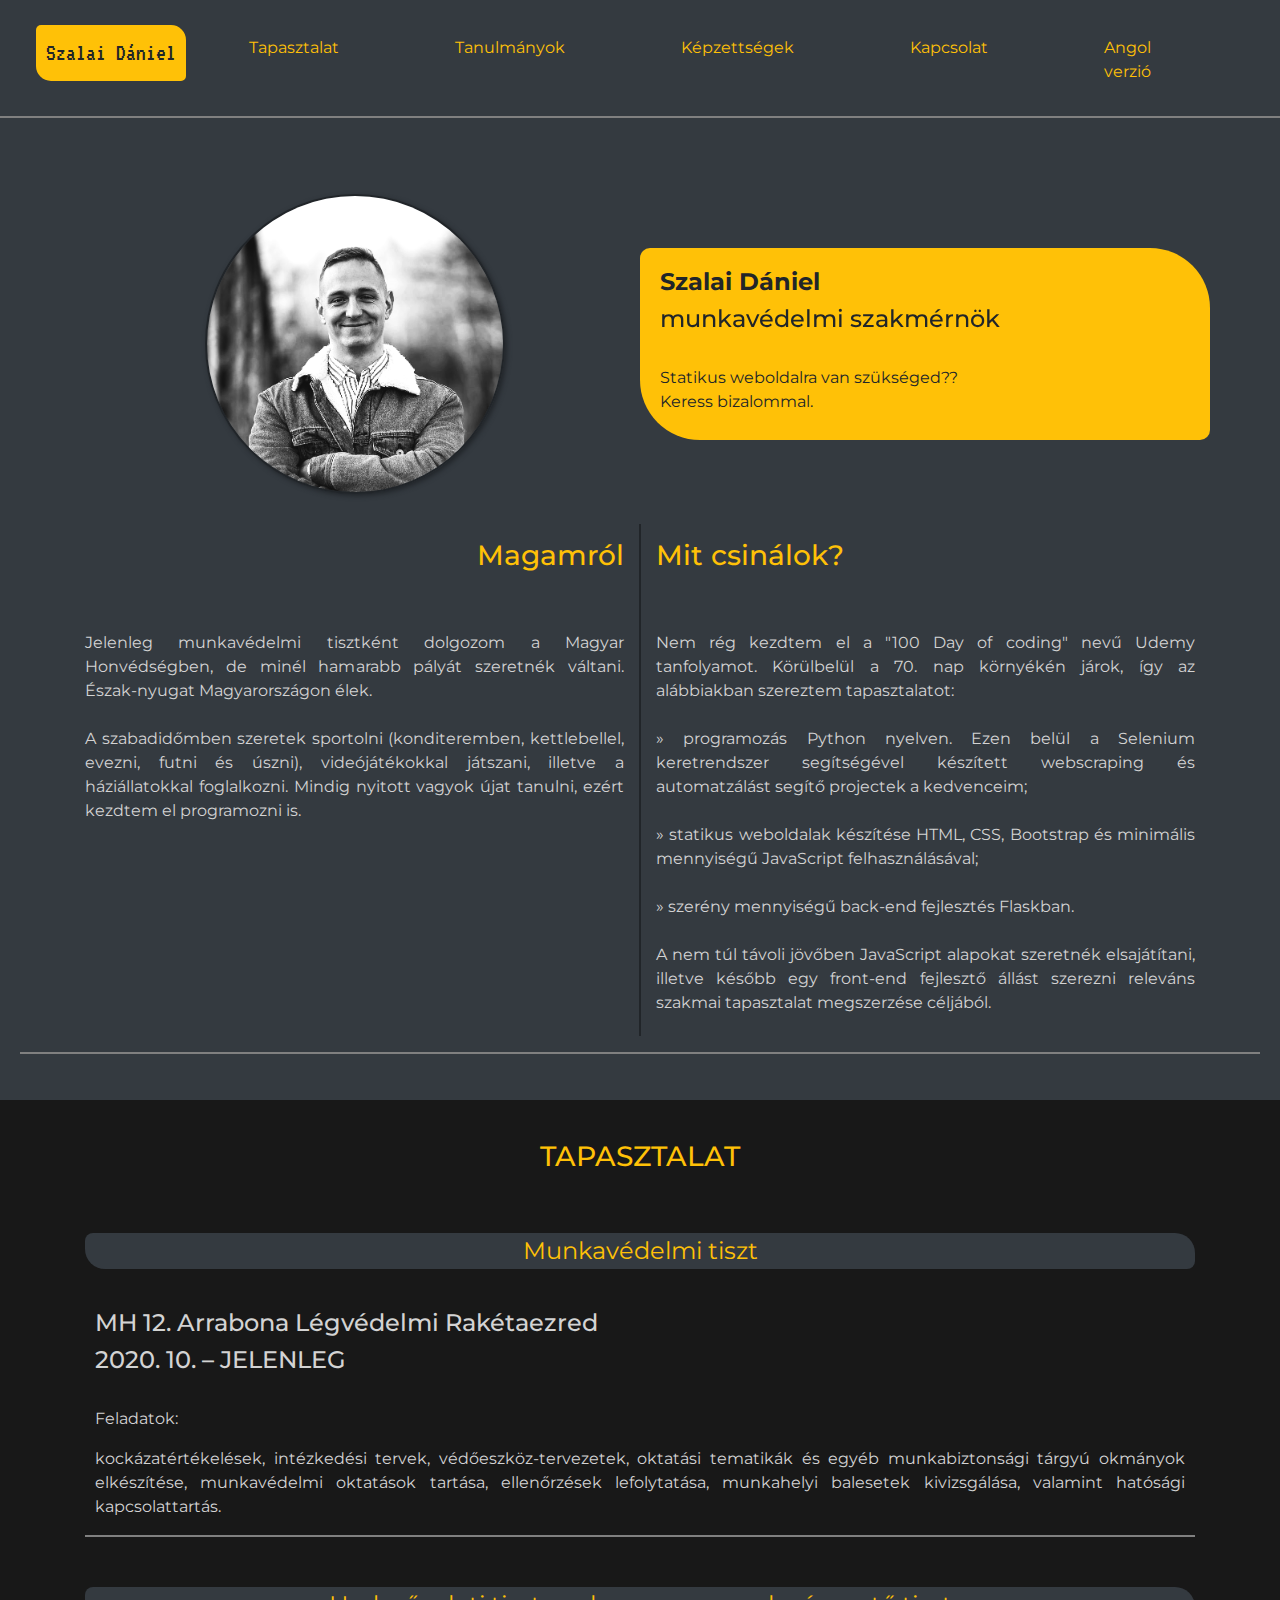
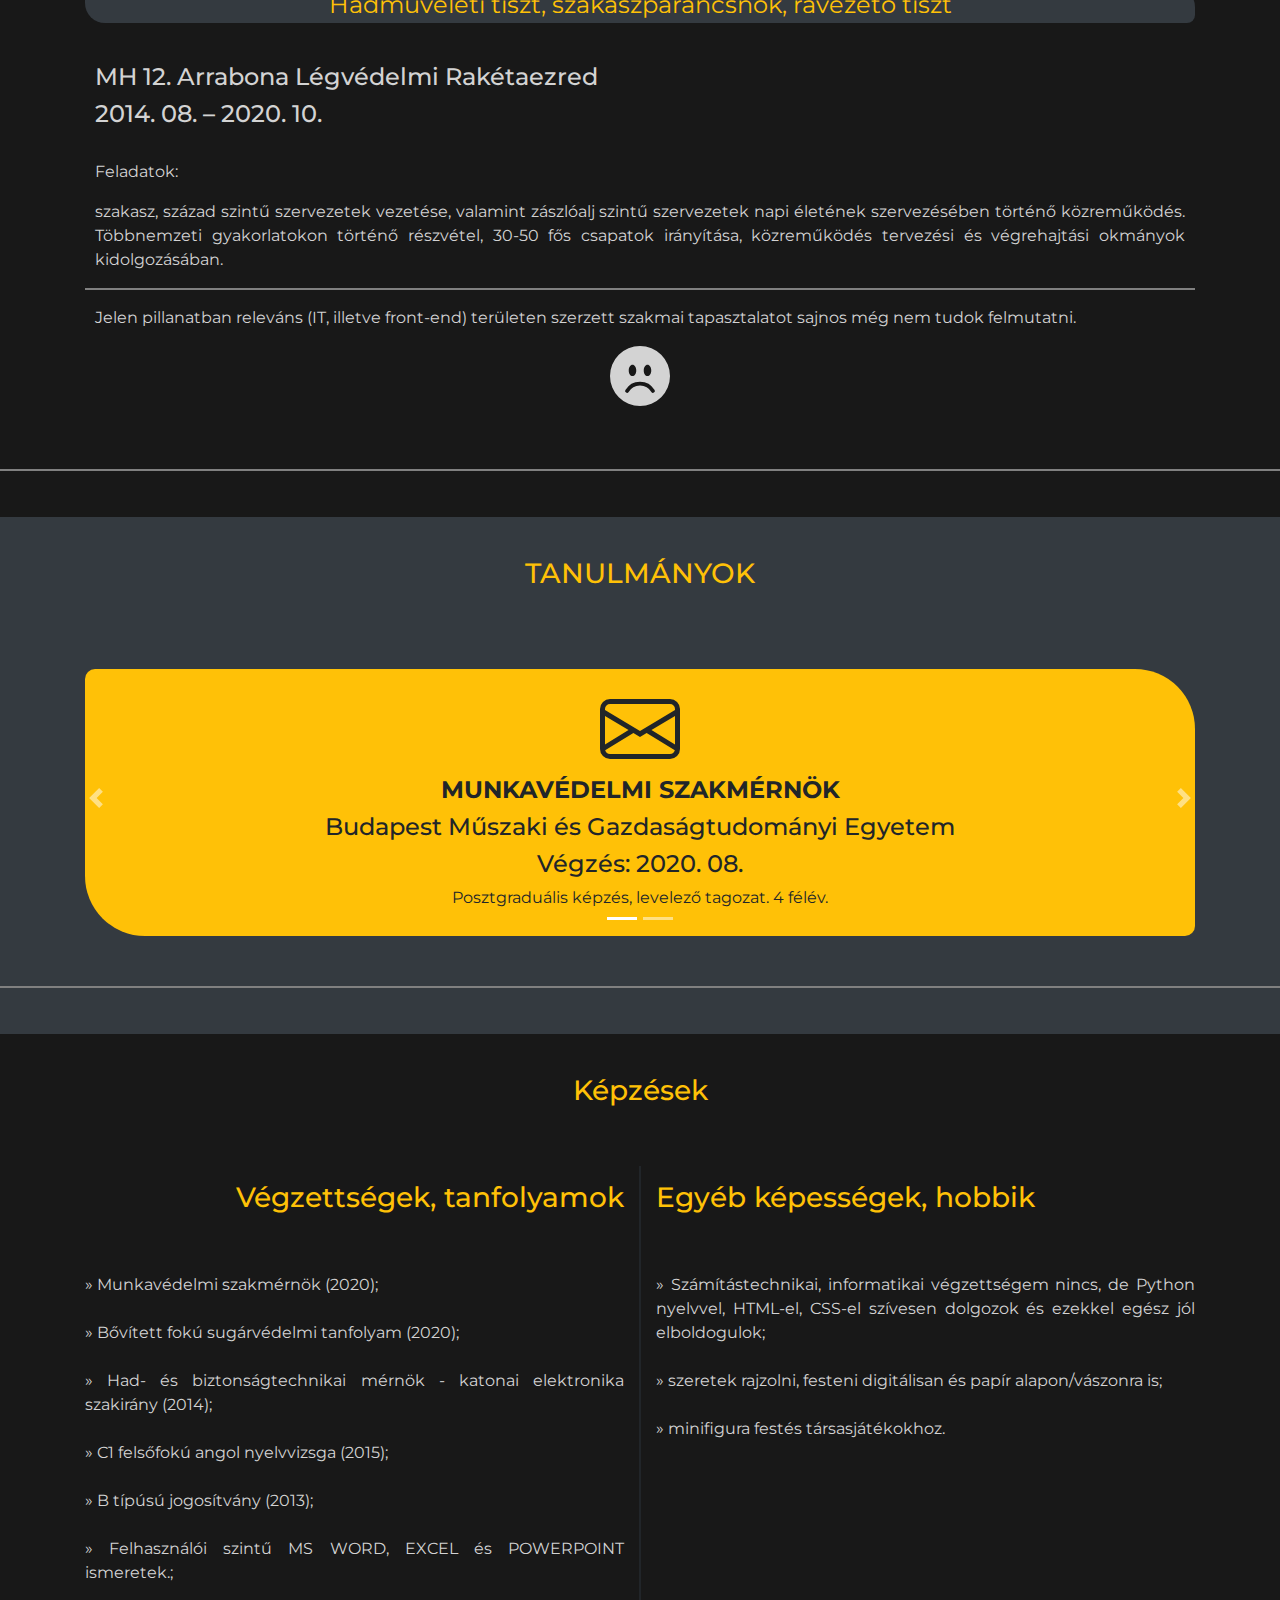
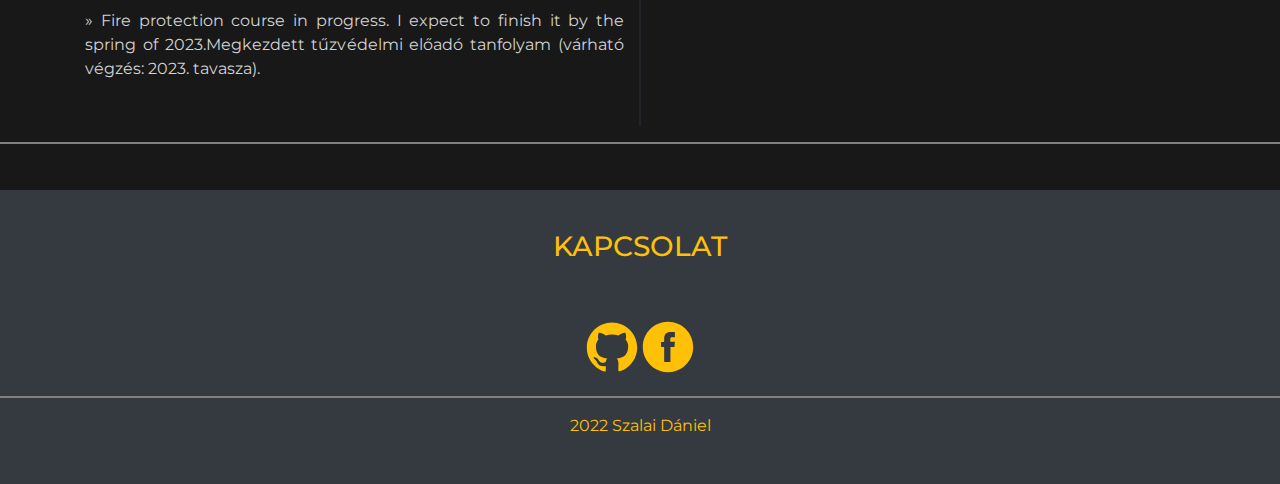
==== hundex.html @ 84fa43ee "Bootstrap personal site upload" ====
<!DOCTYPE html>
<html lang="en">
<head>
    <link rel="stylesheet" href="https://cdn.jsdelivr.net/npm/bootstrap@4.0.0/dist/css/bootstrap.min.css" integrity="sha384-Gn5384xqQ1aoWXA+058RXPxPg6fy4IWvTNh0E263XmFcJlSAwiGgFAW/dAiS6JXm" crossorigin="anonymous">
    <script src="https://code.jquery.com/jquery-3.2.1.slim.min.js" integrity="sha384-KJ3o2DKtIkvYIK3UENzmM7KCkRr/rE9/Qpg6aAZGJwFDMVNA/GpGFF93hXpG5KkN" crossorigin="anonymous"></script>
    <script src="https://cdn.jsdelivr.net/npm/popper.js@1.12.9/dist/umd/popper.min.js" integrity="sha384-ApNbgh9B+Y1QKtv3Rn7W3mgPxhU9K/ScQsAP7hUibX39j7fakFPskvXusvfa0b4Q" crossorigin="anonymous"></script>
    <script src="https://cdn.jsdelivr.net/npm/bootstrap@4.0.0/dist/js/bootstrap.min.js" integrity="sha384-JZR6Spejh4U02d8jOt6vLEHfe/JQGiRRSQQxSfFWpi1MquVdAyjUar5+76PVCmYl" crossorigin="anonymous"></script>
    <link rel="stylesheet" href="styles.css">
    <link rel="preconnect" href="https://fonts.googleapis.com">
    <link rel="preconnect" href="https://fonts.gstatic.com" crossorigin>
    <link href="https://fonts.googleapis.com/css2?family=Montserrat&family=VT323&display=swap" rel="stylesheet">
    <link href='https://css.gg/facebook.css' rel='stylesheet'>
    <link href='https://css.gg/git-commit.css' rel='stylesheet'>
    <meta charset="UTF-8">
    <title>Dániel Szalai</title>
</head>
<body class="bg-dark">
    <!--        navbar-->

    <div class="container-fluid mynavbar">
        <nav class="navbar navbar-expand-lg navbar-light bg-dark">
            <a class="navbar-brand">Szalai Dániel</a>
            <button class="navbar-toggler ml-auto" type="button"
                    data-toggle="collapse" data-target="#navbarTogglerDemo01" aria-controls="navbarTogglerDemo01" aria-expanded="false" aria-label="Toggle navigation">
                <span class="navbar-toggler-icon"></span>
            </button>
        <div class="collapse navbar-collapse" id="navbarTogglerDemo01">
            <ul class="navbar-nav navbar-nav ml-auto bg-dark">
                <li class="nav-item">
                    <a class="nav-link" href="#experience">Tapasztalat</a>
                </li>
                <li class="nav-item">
                    <a class="nav-link" href="#education">Tanulmányok</a>
                <li class="nav-item">
                    <a class="nav-link" href="#qualifications">Képzettségek</a>
                </li>
                <li class="nav-item">
                    <a class="nav-link" href="#contacts">Kapcsolat</a>
                </li>
                <li class="nav-item">
                    <a class="nav-link" href="index.html">Angol verzió</a>
                </li>
            </ul>
        </div>
        </nav>
    </div>
    <hr>

    <!--        title-->

    <section id="title">

    <div class="container bg-dark">
        <div class="row">
            <div class="col-xs-12 col-sm-12 col-md-6 pic align-self-center">
                <img src="profil_pic.png"
                     class="img-fluid rounded-circle mx-auto d-block">
            </div>
            <div class="col-xs-12 col-sm-12 col-md-6 title sticker bg-warning">
                <h1>Szalai Dániel</h1>

                <div id="carouselExampleSlidesOnly" class="carousel slide"
                     data-interval="4000" data-ride="carousel">
                  <div class="carousel-inner">
                    <div class="carousel-item active">
                      <h4>munkavédelmi szakmérnök</h4>
                    </div>
                    <div class="carousel-item">
                      <h4>front-end fejlesztő jelölt</h4>
                    </div>
                  </div>
                </div>
                <br>
                <p>Statikus weboldalra van szükséged?? <br>
                    Keress bizalommal.
                </p>
            </div>
        </div>

        <div class="row">

            <div class="col-xs-12 col-sm-12 col-lg-6 rightborder">
                <h3 class="right">Magamról</h3>
                <p class="text">Jelenleg munkavédelmi tisztként dolgozom a
                  Magyar Honvédségben, de minél hamarabb pályát szeretnék
                  váltani. Észak-nyugat Magyarországon élek.<br><br>
                    A szabadidőmben szeretek sportolni (konditeremben,
                  kettlebellel, evezni, futni és úszni), videójátékokkal
                  játszani, illetve a háziállatokkal foglalkozni. Mindig
                  nyitott vagyok újat tanulni, ezért kezdtem el
                  programozni is.
                </p>
            </div>
            <div class="col-xs-12 col-sm-12 col-lg-6 leftborder">
                <h3 class="left">Mit csinálok?</h3>
                <p class="text">Nem rég kezdtem el a "100 Day of coding"
                  nevű Udemy tanfolyamot. Körülbelül a 70. nap
                  környékén járok, így az alábbiakban szereztem
                  tapasztalatot:<br><br>
                    » programozás Python nyelven. Ezen belül a Selenium
                  keretrendszer segítségével készített
                  webscraping és automatzálást segítő projectek a
                  kedvenceim;<br><br>
                    » statikus weboldalak készítése HTML, CSS, Bootstrap és
                  minimális mennyiségű JavaScript felhasználásával;<br><br>
                    » szerény mennyiségű back-end fejlesztés
                  Flaskban.<br><br>
                    A nem túl távoli jövőben JavaScript alapokat szeretnék
                  elsajátítani, illetve később egy front-end fejlesztő állást
                  szerezni releváns szakmai tapasztalat megszerzése céljából.
                </p>
            </div>
        </div>
    </div>
        <hr>
    </section>

    <!--        experience-->

    <section id="experience">

        <div class="container">
            <h3 class="center">TAPASZTALAT</h3>
        </div>
        <div class="container">
            <div>
                <div class="col-xs-12 sticker bg-dark occ">
                    <p class="center occ">
                        Munkavédelmi tiszt</p>
                </div>

                <h2 class="text">MH 12. Arrabona Légvédelmi Rakétaezred</h2>

                <h2 class="text">2020. 10. – JELENLEG</h2><br>

                <p class="text">Feladatok:</p>
                <p class="text">kockázatértékelések, intézkedési tervek,
                  védőeszköz-tervezetek, oktatási tematikák és egyéb munkabiztonsági tárgyú okmányok elkészítése, munkavédelmi oktatások tartása, ellenőrzések lefolytatása, munkahelyi balesetek kivizsgálása, valamint hatósági kapcsolattartás.</p><hr>
            </div>
        </div>
        <br>

        <div class="container">
            <div>
                <div class="col-xs-12 sticker bg-dark  occ">
                    <p class="center occ">
                        Hadműveleti tiszt, szakaszparancsnok, rávezető tiszt</p>
                </div>

                <h2 class="text">MH 12. Arrabona Légvédelmi Rakétaezred</h2>

                <h2 class="text">2014. 08. – 2020. 10.</h2><br>

                <p class="text">Feladatok:</p>
                <p class="text">szakasz, század szintű szervezetek vezetése, valamint zászlóalj szintű szervezetek napi életének szervezésében történő közreműködés. Többnemzeti gyakorlatokon történő részvétel, 30-50 fős csapatok irányítása, közreműködés tervezési és végrehajtási okmányok kidolgozásában.</p><hr>

                <p class="text">Jelen pillanatban releváns (IT, illetve
                  front-end) területen
                  szerzett szakmai tapasztalatot sajnos még nem tudok felmutatni.</p>

                <p class="center">
                    <svg xmlns="http://www.w3.org/2000/svg" width="60"
                         height="60" fill="currentColor"
                         class="bi sad bi-emoji-frown-fill"
                         viewBox="0 0 16 16">
                        <path d="M8 16A8 8 0 1 0 8 0a8 8 0 0 0 0 16zM7 6.5C7 7.328 6.552 8 6 8s-1-.672-1-1.5S5.448 5 6 5s1 .672 1 1.5zm-2.715 5.933a.5.5 0 0 1-.183-.683A4.498 4.498 0 0 1 8 9.5a4.5 4.5 0 0 1 3.898 2.25.5.5 0 0 1-.866.5A3.498 3.498 0 0 0 8 10.5a3.498 3.498 0 0 0-3.032 1.75.5.5 0 0 1-.683.183zM10 8c-.552 0-1-.672-1-1.5S9.448 5 10 5s1 .672 1 1.5S10.552 8 10 8z"/>
                    </svg>
                </p>
            </div>
        </div><br>
    <hr>
    </section>

    <!--        education-->

    <section id="education">

        <div class="container">
            <h3 class="center">TANULMÁNYOK</h3>
        </div>

        <div id="carouselExampleIndicators"
                 class="carousel slide" data-ride="carousel">
              <ol class="carousel-indicators">
                <li data-target="#carouselExampleIndicators" data-slide-to="0" class="active"></li>
                <li data-target="#carouselExampleIndicators" data-slide-to="1"></li>
              </ol>
              <div class="carousel-inner">
                <div class="carousel-item active">
                    <div class="container">
                        <div class="center sticker bg-warning">
                            <div class="expcard">
                                <svg xmlns="http://www.w3.org/2000/svg"
                                     width="80" height="80"
                                     fill="currentColor" class="bi bi-envelope" viewBox="0 0 16 16">
                                        <path d="M0 4a2 2 0 0 1 2-2h12a2 2 0 0 1 2 2v8a2 2 0 0 1-2 2H2a2 2 0 0 1-2-2V4Zm2-1a1 1 0 0 0-1 1v.217l7 4.2 7-4.2V4a1 1 0 0 0-1-1H2Zm13 2.383-4.708 2.825L15 11.105V5.383Zm-.034 6.876-5.64-3.471L8 9.583l-1.326-.795-5.64 3.47A1 1 0 0 0 2 13h12a1 1 0 0 0 .966-.741ZM1 11.105l4.708-2.897L1 5.383v5.722Z"/>
                                </svg>
                                <h1>MUNKAVÉDELMI SZAKMÉRNÖK</h1>
                                <h2>Budapest Műszaki és Gazdaságtudományi Egyetem</h2>
                                <h2>Végzés: 2020. 08.</h2>
                                <p>Posztgraduális képzés, levelező tagozat. 4 félév.</p>
                            </div>
                        </div>
                    </div>
                </div>
                <div class="carousel-item">
                    <div class="container">
                        <div class="center sticker bg-warning">
                            <div class="expcard darkgreytext">
                                <svg xmlns="http://www.w3.org/2000/svg"
                                     width="80" height="80"
                                     fill="currentColor" class="bi bi-mortarboard" viewBox="0 0 16 16">
                                        <path d="M8.211 2.047a.5.5 0 0 0-.422 0l-7.5 3.5a.5.5 0 0 0 .025.917l7.5 3a.5.5 0 0 0 .372 0L14 7.14V13a1 1 0 0 0-1 1v2h3v-2a1 1 0 0 0-1-1V6.739l.686-.275a.5.5 0 0 0 .025-.917l-7.5-3.5ZM8 8.46 1.758 5.965 8 3.052l6.242 2.913L8 8.46Z"/>
                                        <path d="M4.176 9.032a.5.5 0 0 0-.656.327l-.5 1.7a.5.5 0 0 0 .294.605l4.5 1.8a.5.5 0 0 0 .372 0l4.5-1.8a.5.5 0 0 0 .294-.605l-.5-1.7a.5.5 0 0 0-.656-.327L8 10.466 4.176 9.032Zm-.068 1.873.22-.748 3.496 1.311a.5.5 0 0 0 .352 0l3.496-1.311.22.748L8 12.46l-3.892-1.556Z"/>
                                </svg>
                                <h1>HAD- ÉS BIZTONSÁGTECHNIKAI MÉRNÖK</h1>
                                <h2>Nemzeti Közszolgálati Egyetem</h2>
                                <h2>Végzés: 2014. 08.</h2>
                                <p>BSc képzés, nappali tagozat. 7 félév.</p>
                            </div>
                        </div>
                    </div>
                </div>
              </div>
              <a class="carousel-control-prev" href="#carouselExampleIndicators" role="button" data-slide="prev">
                <span class="carousel-control-prev-icon" aria-hidden="true"></span>
                <span class="sr-only">Previous</span>
              </a>
              <a class="carousel-control-next" href="#carouselExampleIndicators" role="button" data-slide="next">
                <span class="carousel-control-next-icon" aria-hidden="true"></span>
                <span class="sr-only">Next</span>
              </a>
            </div><br>
    <hr>
    </section>

        <!--        education-->

    <section id="qualifications">

        <div class="container">
            <h3 class="center">Képzések</h3>
        </div>

        <div class="container">
            <div class="row">
                <div class="col-xs-12 col-sm-12 col-lg-6 rightborder">
                    <h3 class="right">Végzettségek, tanfolyamok</h3>
                    <p class="text">» Munkavédelmi szakmérnök (2020);<br><br>
                        » Bővített fokú sugárvédelmi tanfolyam (2020);<br><br>
                        » Had- és biztonságtechnikai mérnök - katonai elektronika szakirány (2014);<br><br>
                        » C1 felsőfokú angol nyelvvizsga (2015);<br><br>
                        » B típúsú jogosítvány (2013);<br><br>
                        » Felhasználói szintű MS WORD, EXCEL és POWERPOINT ismeretek.;<br><br>
                        » Fire protection course in progress. I expect to
                        finish it by the spring of 2023.Megkezdett tűzvédelmi
                      előadó tanfolyam (várható végzés: 2023. tavasza).<br><br>
                    </p>
                </div>
                <div class="col-xs-12 col-sm-12 col-lg-6 leftborder">
                    <h3 class="left">Egyéb képességek, hobbik</h3>
                    <p class="text">
                        » Számítástechnikai, informatikai végzettségem
                      nincs, de Python nyelvvel, HTML-el, CSS-el
                      szívesen dolgozok és ezekkel egész jól
                      elboldogulok;<br><br>
                        » szeretek rajzolni, festeni digitálisan és
                      papír alapon/vászonra is;<br><br>
                        » minifigura festés társasjátékokhoz.<br><br>
                    </p>
                </div>
            </div>
        </div>
    <hr>
    </section>

    <section id="contacts">

        <div class="container">
            <h3 class="center">KAPCSOLAT</h3>
        </div>
        <div class="center">
                <a target="_blank" href="https://github.com/osonkodos">
                    <?xml version="1.0" encoding="utf-8"?>
                        <!-- Generator: Adobe Illustrator 22.0.1, SVG Export Plug-In . SVG Version: 6.00 Build 0)  -->
                        <svg fill="#ffc107" width="52"
                             height="52" version="1.1" id="lni_lni-github-original" xmlns="http://www.w3.org/2000/svg" xmlns:xlink="http://www.w3.org/1999/xlink"
                             x="0px" y="0px" viewBox="0 0 64 64" style="enable-background:new 0 0 64 64;" xml:space="preserve">
                        <path d="M32,1.8c-17,0-31,13.8-31,31C1,46.4,9.9,58,22.3,62.2c1.6,0.3,2.1-0.7,2.1-1.4c0-0.7,0-2.7-0.1-5.4
                            c-8.6,2-10.4-4.2-10.4-4.2c-1.4-3.5-3.5-4.5-3.5-4.5c-2.8-2,0.1-2,0.1-2c3.1,0.1,4.8,3.2,4.8,3.2c2.7,4.8,7.3,3.4,9,2.5
                            c0.3-2,1.1-3.4,2-4.2c-6.8-0.7-14.1-3.4-14.1-15.2c0-3.4,1.3-6.1,3.2-8.2c-0.3-0.7-1.4-3.9,0.3-8.2c0,0,2.7-0.8,8.6,3.2
                            c2.5-0.7,5.1-1.1,7.8-1.1c2.7,0,5.4,0.3,7.8,1.1c5.9-3.9,8.5-3.2,8.5-3.2c1.7,4.2,0.7,7.5,0.3,8.2c2,2.1,3.2,4.9,3.2,8.2
                            c0,11.8-7.3,14.5-14.1,15.2c1.1,1,2.1,3,2.1,5.8c0,4.2-0.1,7.5-0.1,8.5c0,0.8,0.6,1.7,2.1,1.4C54.1,57.8,63,46.3,63,32.6
                            C62.9,15.6,49,1.8,32,1.8z"/>
                    </svg>
                </a>
                <a target="_blank"
                   href="https://www.facebook.com/daniel.szalai.988">
                    <?xml version="1.0" encoding="utf-8"?>
                        <!-- Generator: Adobe Illustrator 22.0.1, SVG Export Plug-In . SVG Version: 6.00 Build 0)  -->
                        <svg fill="#ffc107" width="52"
                             height="52" version="1.1" id="lni_lni-facebook-oval" xmlns="http://www.w3.org/2000/svg" xmlns:xlink="http://www.w3.org/1999/xlink"
                             x="0px" y="0px" viewBox="0 0 64 64" style="enable-background:new 0 0 64 64;" xml:space="preserve">
                        <path d="M32,1C14.8,1,1,14.8,1,32s13.8,31,31,31s31-13.8,31-31S49.2,1,32,1z M40.2,19.9c-1.1,0-2,0-3.1,0c-1.4,0-2.3,0.7-2.3,2
                            c-0.1,1.1,0,2.3,0,3.2c0,0.4,0.1,0.4,0.4,0.4c1.5,0,3.1,0,4.6,0c0.4,0,0.6,0.1,0.6,0.6c-0.1,1.8-0.4,3.7-0.4,5.5
                            c0,0.4-0.1,0.4-0.6,0.4c-1.3,0-2.4,0-3.7,0c-0.8,0-0.7-0.1-0.7,0.7c0,5.8,0,11.3,0,17.1c0,0.6-0.1,0.7-0.7,0.7c-2.1,0-4.2,0-6.3,0
                            c-0.6,0-0.7-0.1-0.7-0.7c0-3,0-5.8,0-8.6c0-2.8,0-5.8,0-8.7c0-0.4-0.1-0.7-0.6-0.6c-0.8,0-1.8,0-2.7,0c-0.6,0.3-0.6,0.1-0.6-0.3
                            c0-1.8,0-3.5,0-5.5c0-0.4,0.1-0.4,0.4-0.4c1,0,1.8,0,2.8,0c0.6,0,0.7-0.1,0.7-0.7c0-1.4,0-2.7,0-4.2c0-1.7,0.4-3.2,1.4-4.6
                            c1.3-1.7,3.1-2.5,5.1-2.7c2.1-0.1,4.2,0,6.3-0.1c0.3,0,0.4,0.1,0.4,0.4c0,1.8,0,3.7,0,5.5C40.6,19.7,40.5,19.9,40.2,19.9z"/>
                    </svg>
               </a>
            </div>
        </div>
    <hr>
        <div class="container center">
            <p class="contact">2022 Szalai Dániel</p>
            </div>
    </section>
</body>
</html>
---- styles.css ----
body {
    font-family: "Montserrat", "Arial", sans-serif;
}


h1 {
    font-size: 1.5rem;
    font-weight: bold;
    padding: 0px 10px 0px 10px;

}

h2 {
    font-size: 1.5rem;
    padding: 0px 10px 0px 10px;
}

h3 {
    padding: 10px 10px 50px 10px;
    color: #ffc107 !important;
}

h4 {
    font-size: 1.5rem;
    padding: 0px 10px 0px 10px;
}

p {
    padding: 0px 10px 0px 10px;
}

#title, #experience, #education, #qualifications, #contacts {
    padding: 30px 0px 30px 0px !important;
}

@media (max-width: 992px) { h3, h2 {
    text-align: center !important;
}}

.left {
    text-align: left;
}

.right {
    text-align: right;
}

.center {
    text-align: center;
}

.text {
    color: lightgray;
    text-align: justify;
}

.sad {
    color: lightgray;
}

.navbar-toggler {
    background-color: #ffc107;
}

.navbar-brand {
    font-family: "VT323", "Courier New", monospace;
    font-size: 1.5rem;
    background: #ffc107;
    padding: 10px 10px 10px 10px;
    margin: 5px 5px 0px 5px;
    border-radius: 5px 15px;
}

.nav-item {
    padding: 20px 50px 0px;
}

.nav-link {
    color: #ffc107 !important;
}

.nav-link:hover {
    color: yellow !important;
}

.mynavbar {
    margin: 0px 0px 0px 0px !important;
}

.img-fluid {
    border: 2px solid;
    box-shadow: 2px 2px 5px;
    max-height: 300px;
    margin: 30px 0px 30px 0px;
}

#title {
    margin: 0px 20px 0px 20px
}

.title {
    margin: auto;
}

@media (max-width: 767px) { .title {
    text-align: center;
}}


.rightborder {
   padding: 5px;
   border-right: 1px solid;
}

.leftborder {
   padding: 5px;
   border-left: 1px solid;
}

@media (max-width: 992px) { .leftborder, .rightborder {
    border-left: 0px;
    border-right: 0px;
}}

.sticker {
    border-radius: 10px 60px;
    padding: 20px 10px 10px 10px;
}

hr {
border-top: 2px solid;
}

.exp-sticker {
    height:300px;
    padding: 10px 10px 10px 10px;
}

.darkgreytext {
    color: #292b2c !important;
}

.occ {
    padding: 0px 0px 0px 0px;
    font-size: 1.5rem;
    margin-top: 10px;
    margin-bottom: 40px;
    border-radius: 8px 20px !important;
    margin-left: auto;
    margin-right: auto;
    color: #ffc107;
}

#carouselExampleIndicators {
    padding: 20px 10px 10px 10px;
}

#experience, #qualifications {
    background: #181818;
}

.contact {
    color: #ffc107 !important;
    padding: 10px 10py 100px 10px;
}
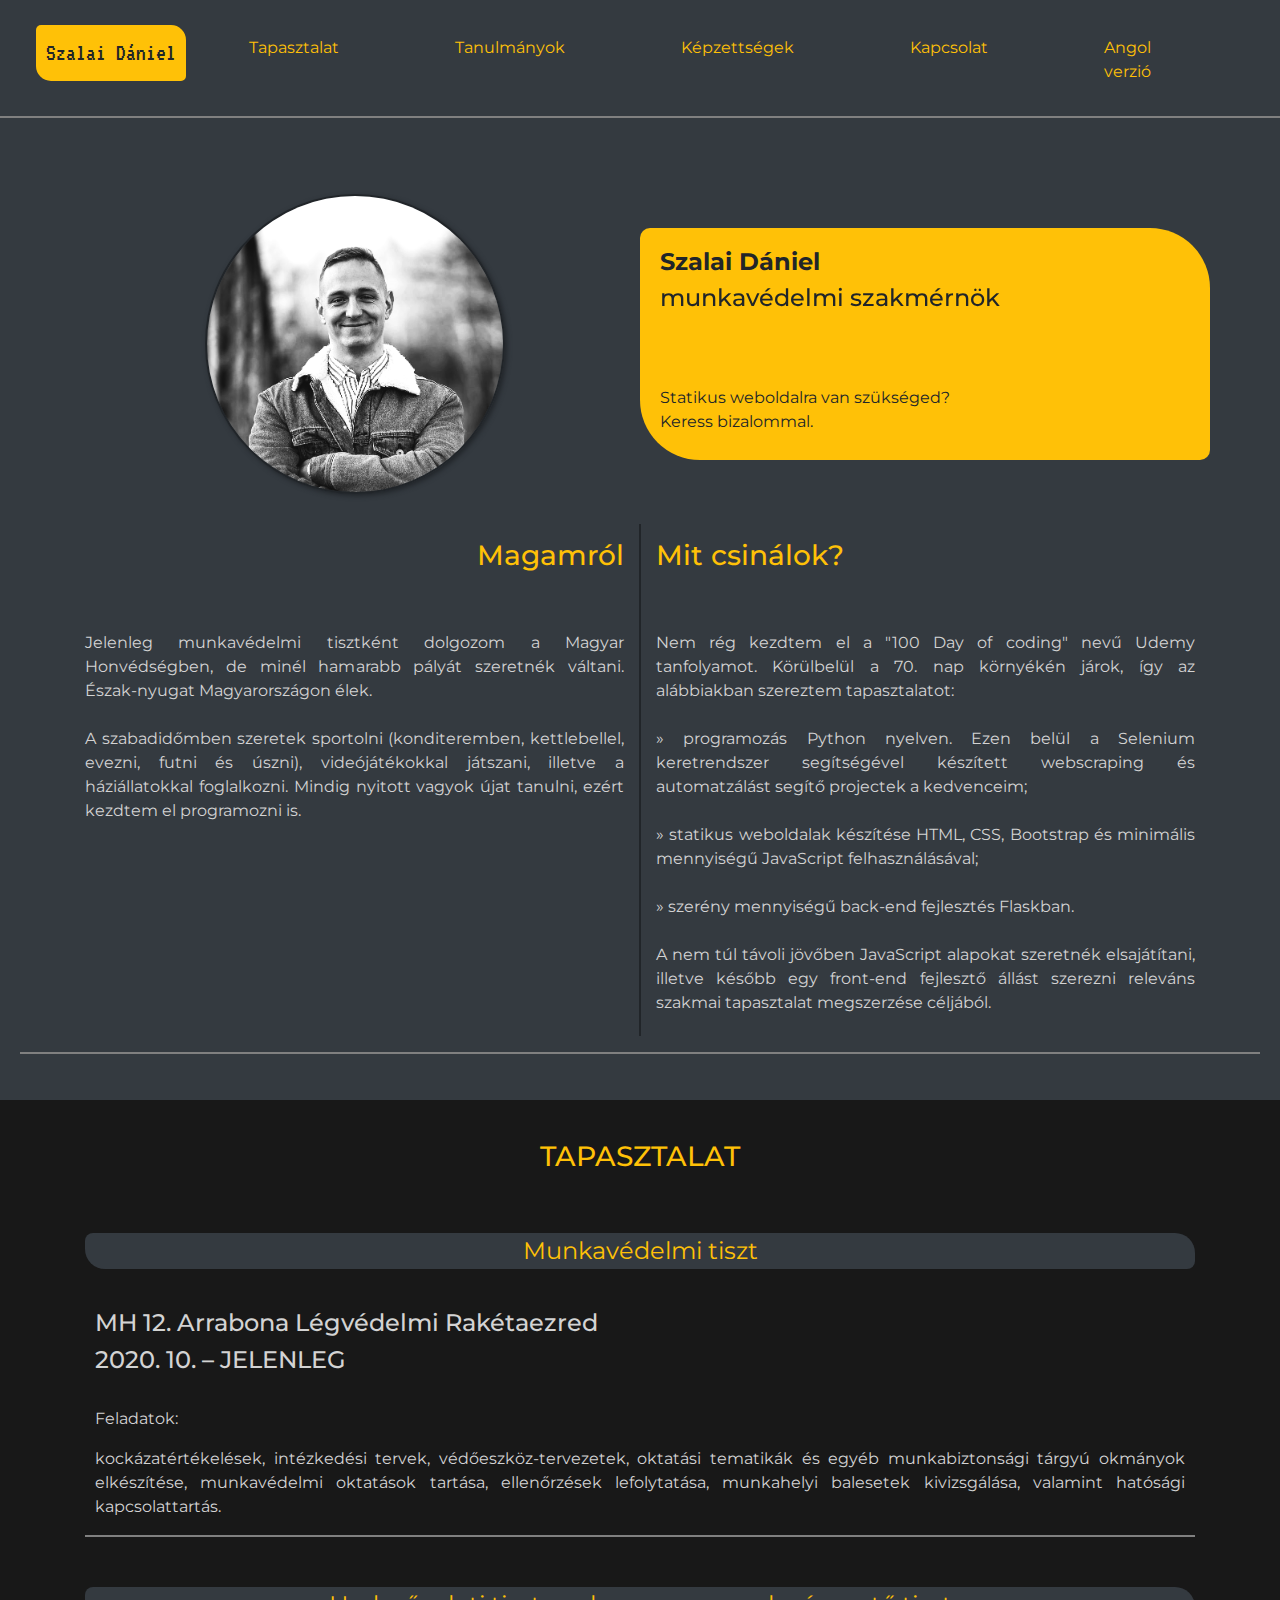
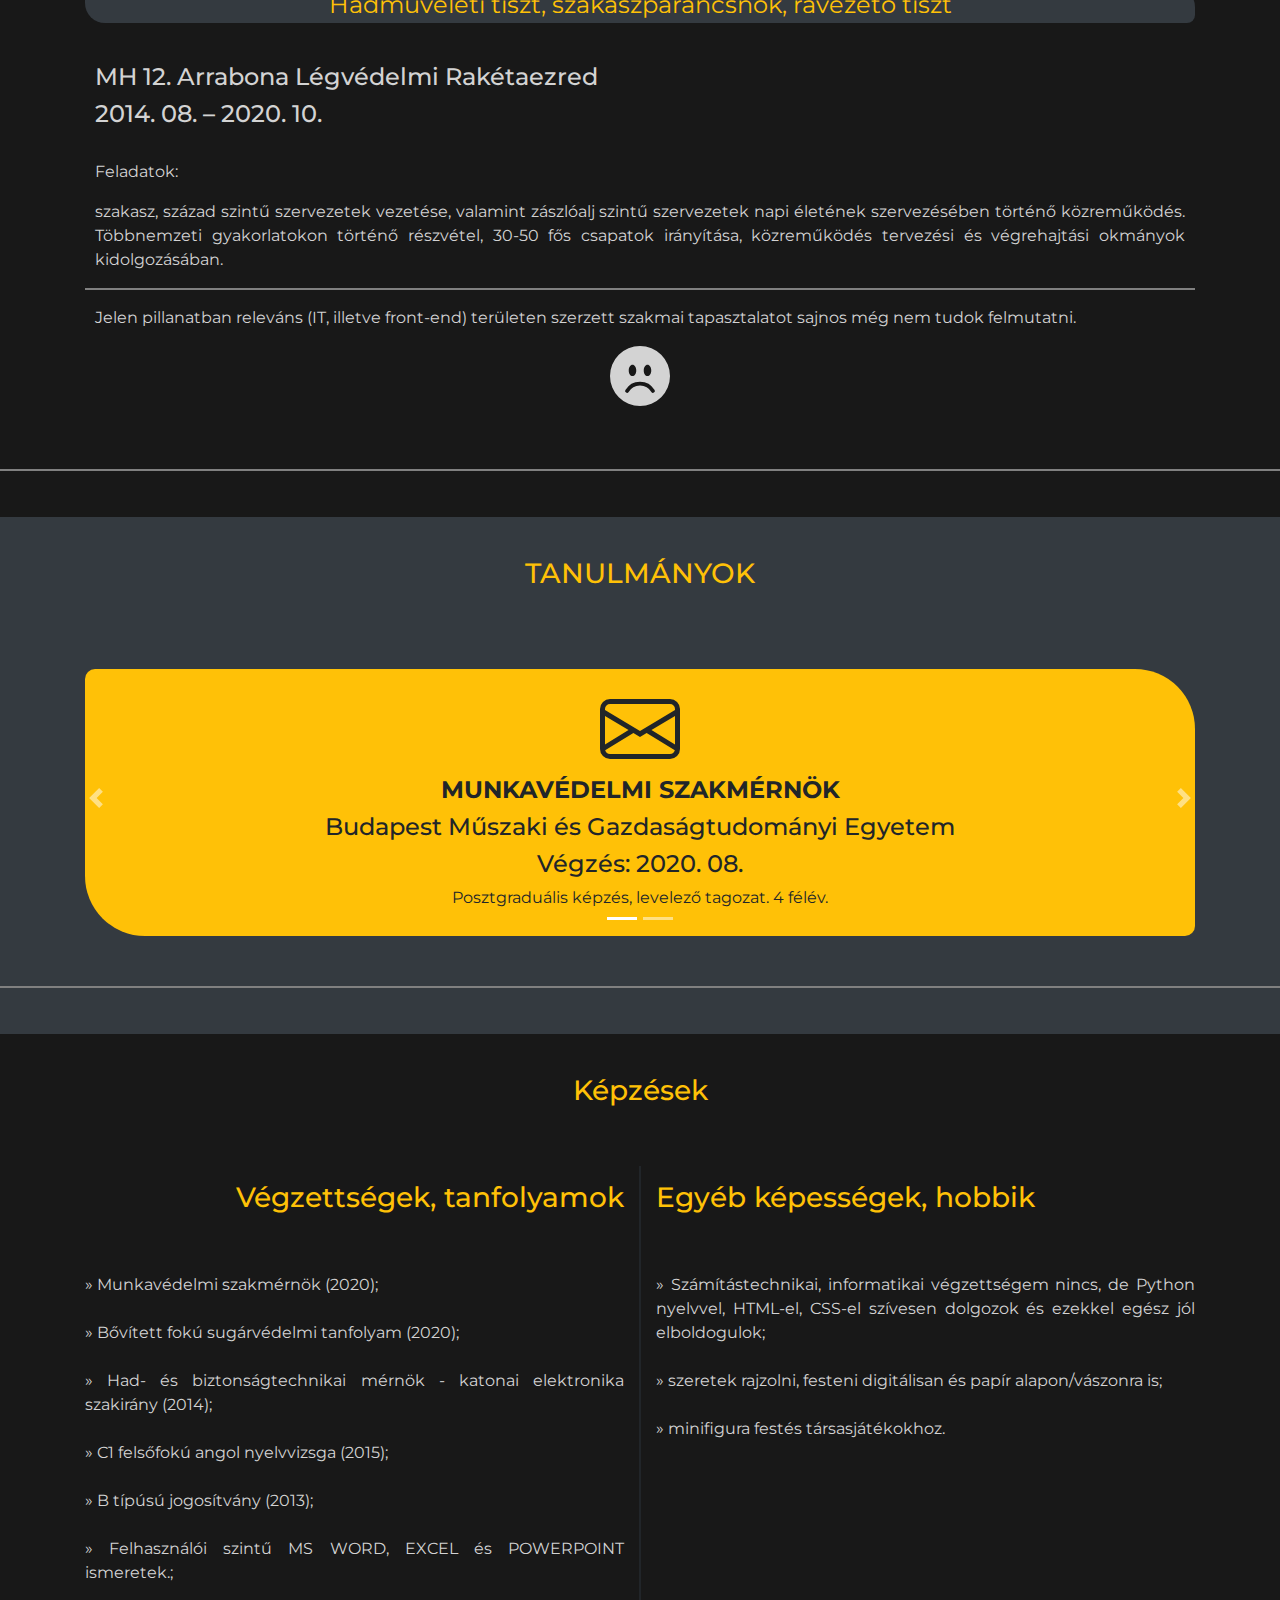
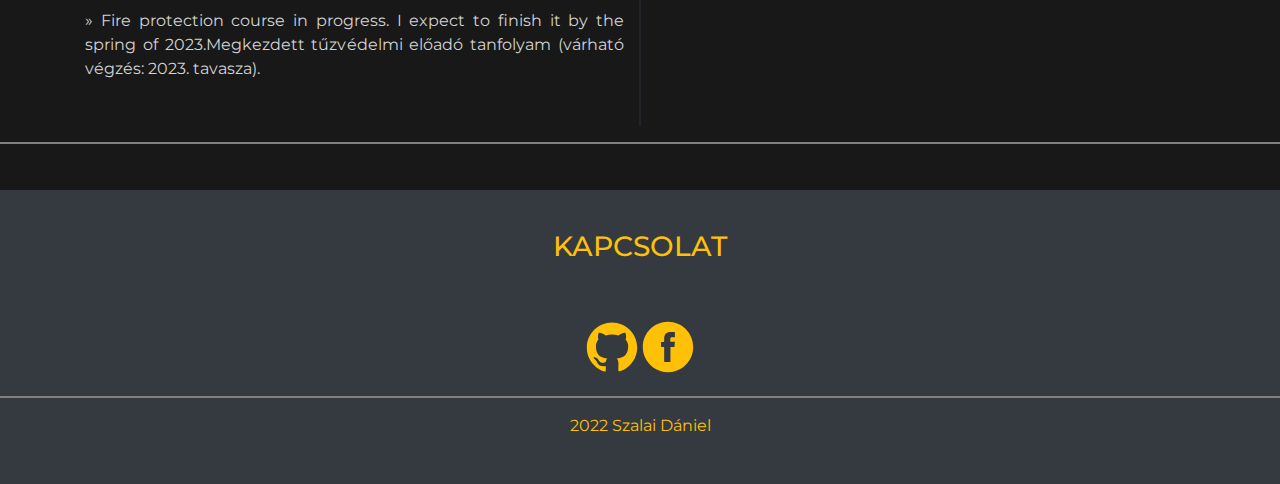
==== commit 03c94627: "Add files via upload" ====
--- a/hundex.html
+++ b/hundex.html
@@ -52,11 +52,11 @@
 
     <div class="container bg-dark">
         <div class="row">
-            <div class="col-xs-12 col-sm-12 col-md-6 pic align-self-center">
+            <div class="col-xs-12 col-sm-12 col-lg-6 pic align-self-center">
                 <img src="profil_pic.png"
                      class="img-fluid rounded-circle mx-auto d-block">
             </div>
-            <div class="col-xs-12 col-sm-12 col-md-6 title sticker bg-warning">
+            <div class="col-xs-12 col-sm-12 col-lg-6 title sticker bg-warning">
                 <h1>Szalai Dániel</h1>
 
                 <div id="carouselExampleSlidesOnly" class="carousel slide"
@@ -71,7 +71,7 @@
                   </div>
                 </div>
                 <br>
-                <p>Statikus weboldalra van szükséged?? <br>
+                <p>Statikus weboldalra van szükséged? <br>
                     Keress bizalommal.
                 </p>
             </div>
--- a/styles.css
+++ b/styles.css
@@ -23,6 +23,7 @@
 h4 {
     font-size: 1.5rem;
     padding: 0px 10px 0px 10px;
+    min-height: 70px;
 }
 
 p {
@@ -102,7 +103,7 @@
     margin: auto;
 }
 
-@media (max-width: 767px) { .title {
+@media (max-width: 992px) { .title {
     text-align: center;
 }}
 
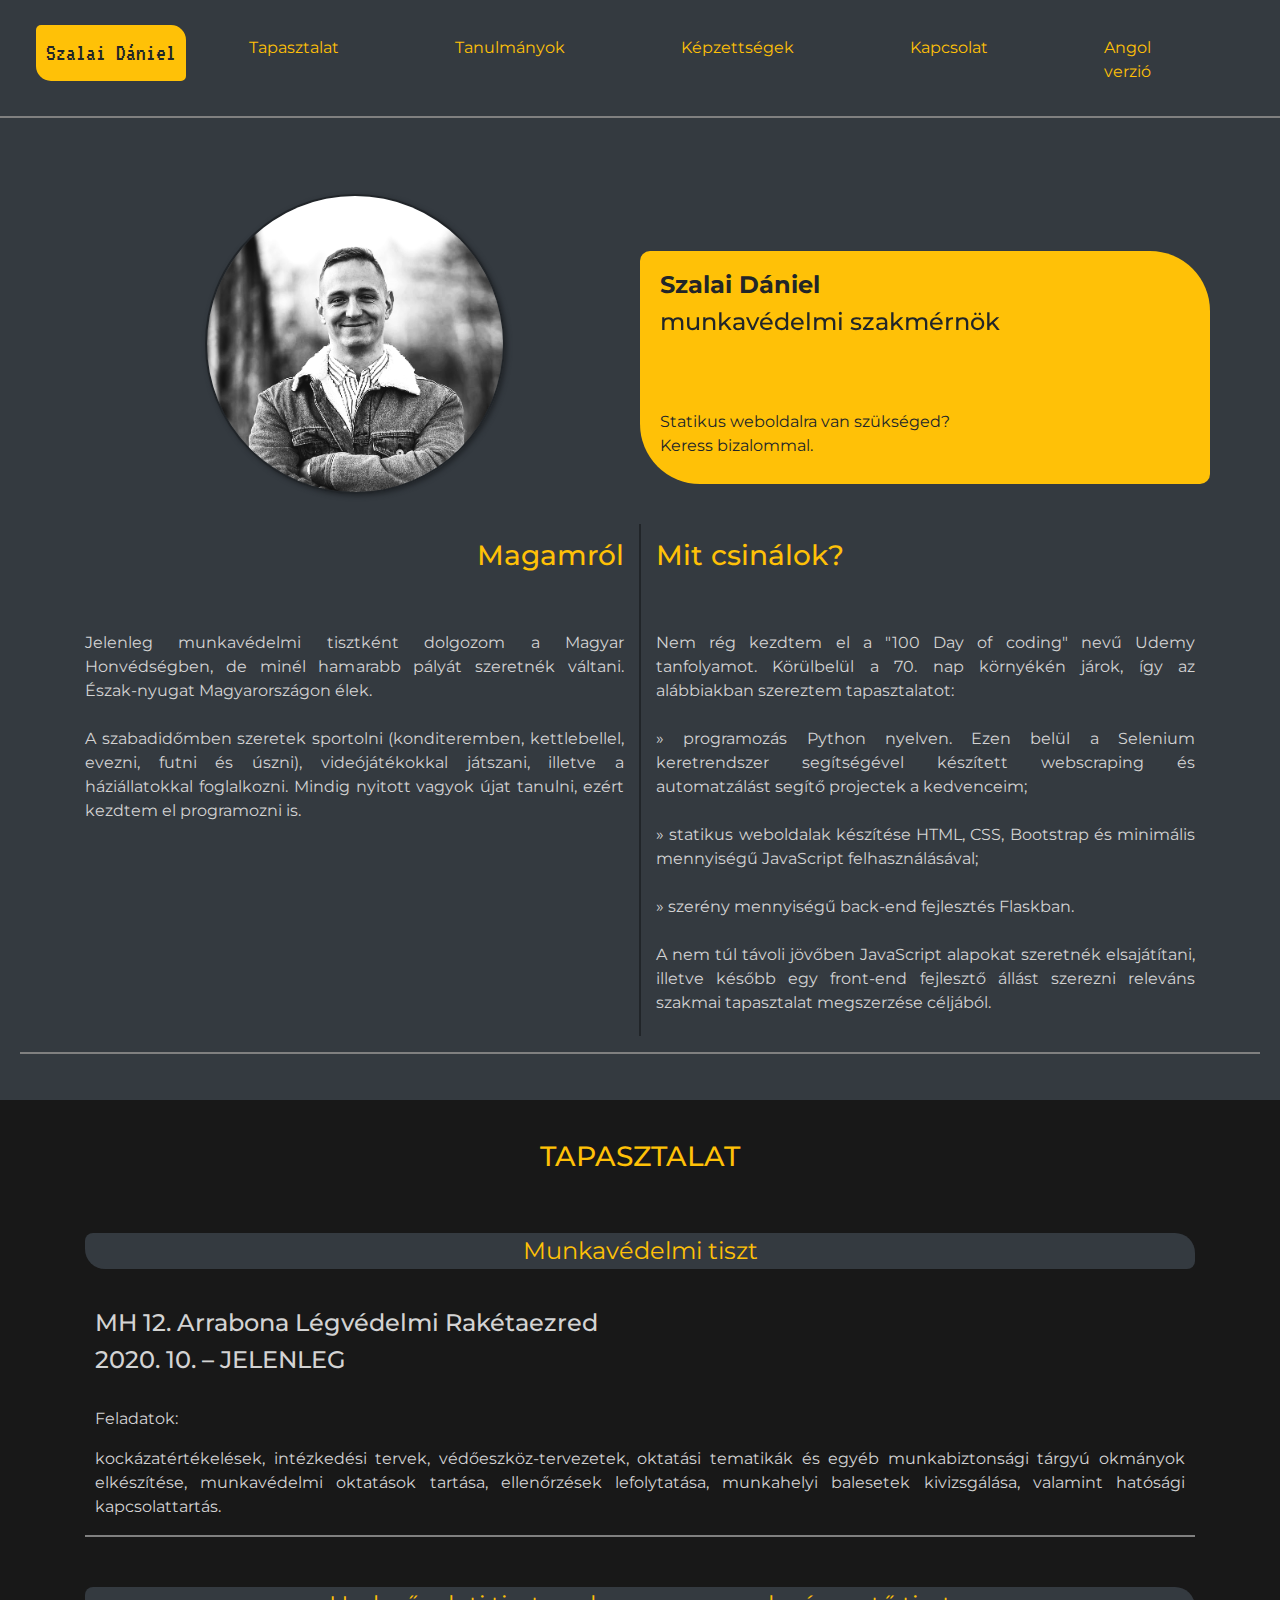
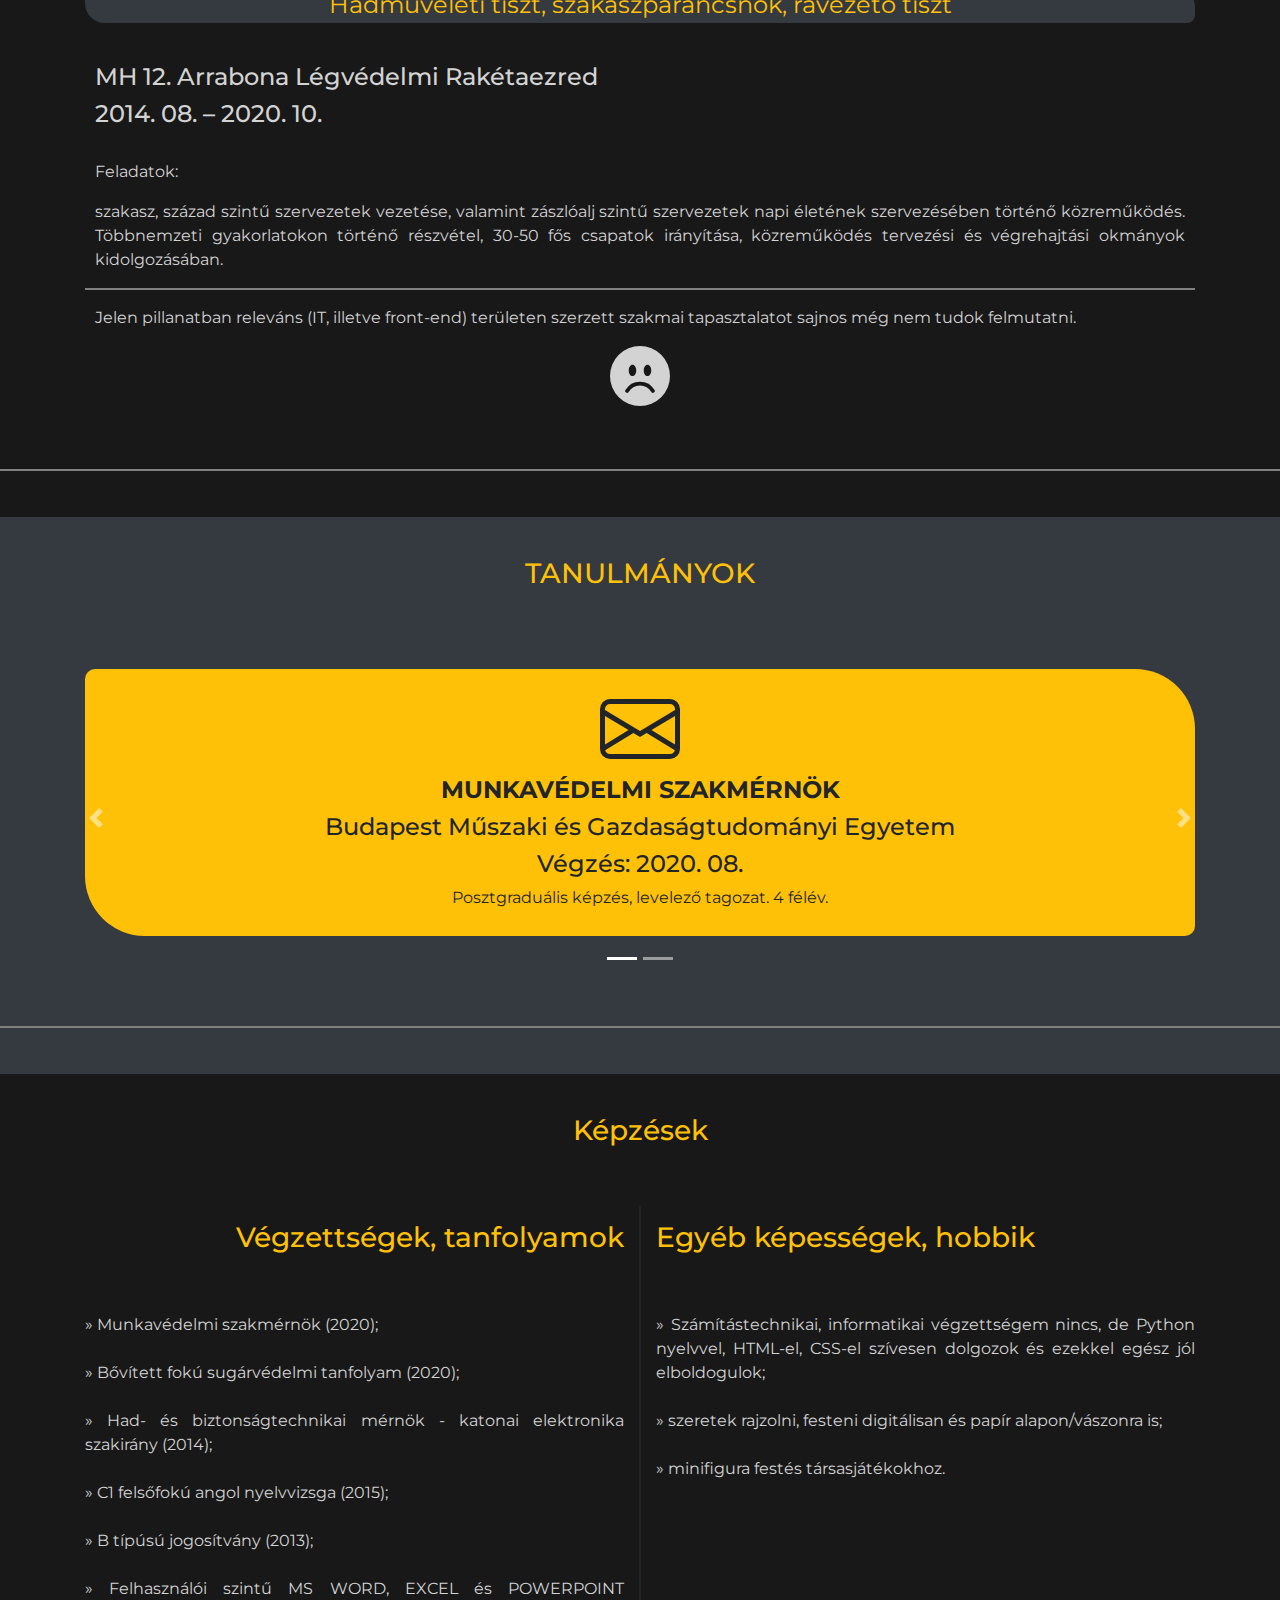
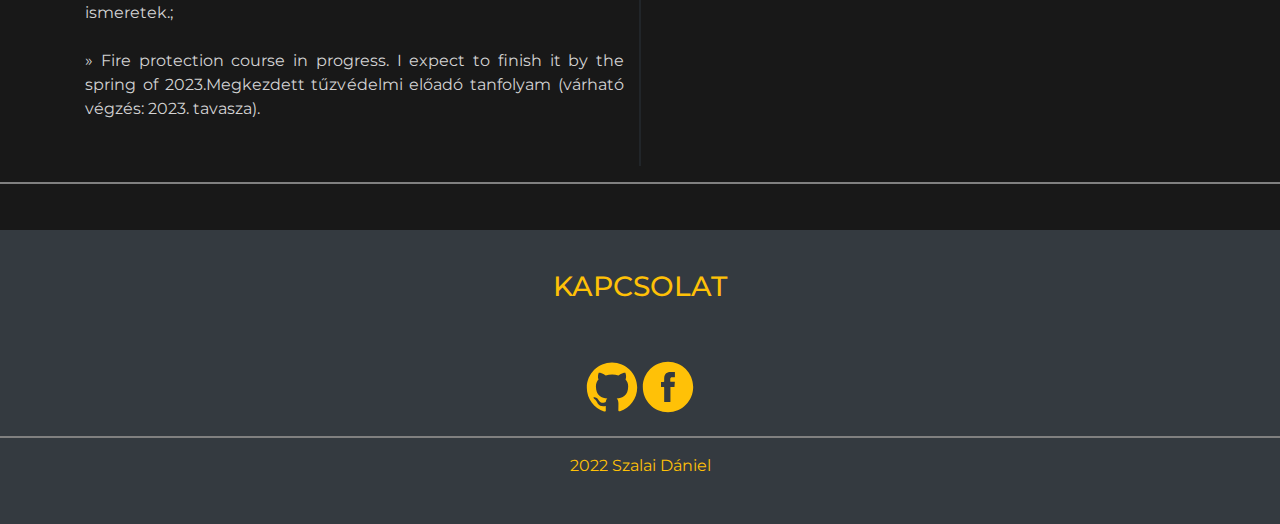
==== commit 322f35b5: "Update hundex.html" ====
--- a/hundex.html
+++ b/hundex.html
@@ -56,7 +56,7 @@
                 <img src="profil_pic.png"
                      class="img-fluid rounded-circle mx-auto d-block">
             </div>
-            <div class="col-xs-12 col-sm-12 col-lg-6 title sticker bg-warning">
+            <div class="col-xs-8 col-sm-8 col-lg-6 title sticker bg-warning">
                 <h1>Szalai Dániel</h1>
 
                 <div id="carouselExampleSlidesOnly" class="carousel slide"
@@ -317,4 +317,4 @@
             </div>
     </section>
 </body>
-</html>+</html>
--- a/styles.css
+++ b/styles.css
@@ -126,6 +126,7 @@
 .sticker {
     border-radius: 10px 60px;
     padding: 20px 10px 10px 10px;
+    margin-bottom: 40px;
 }
 
 hr {
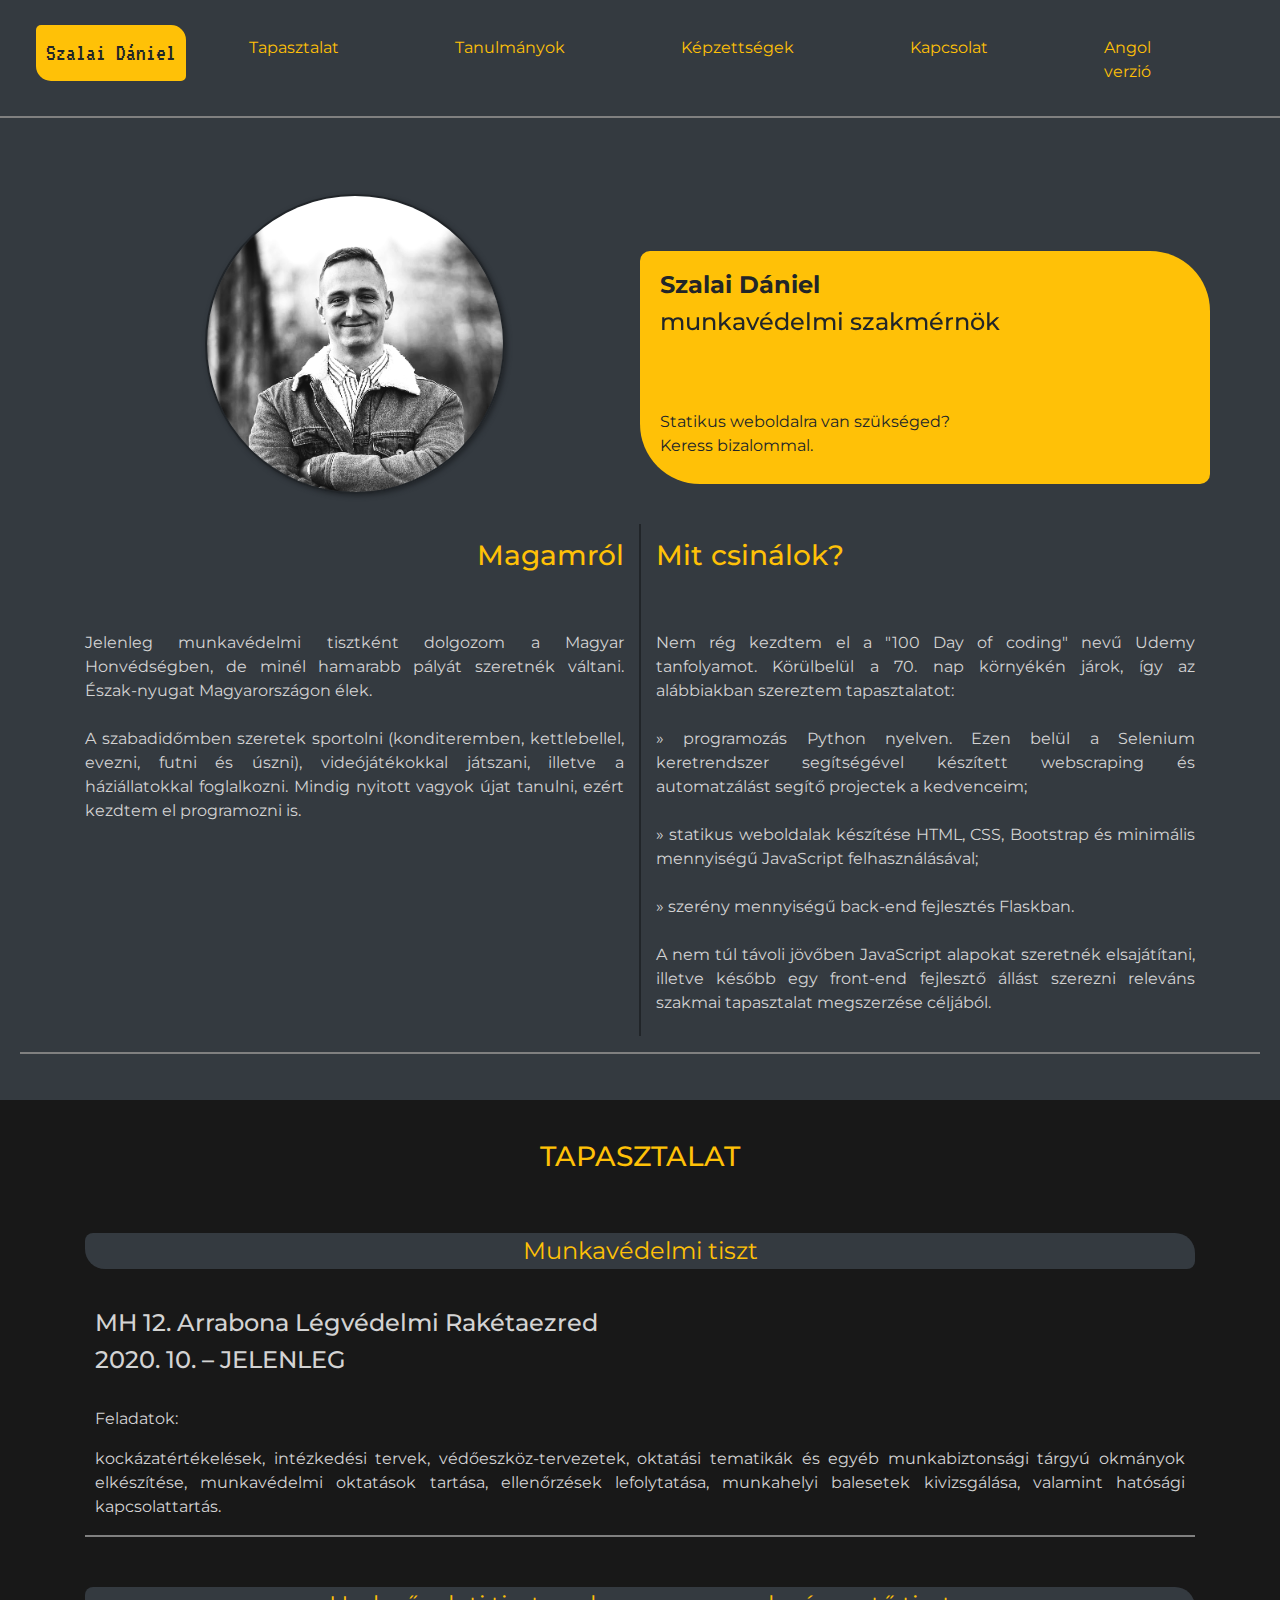
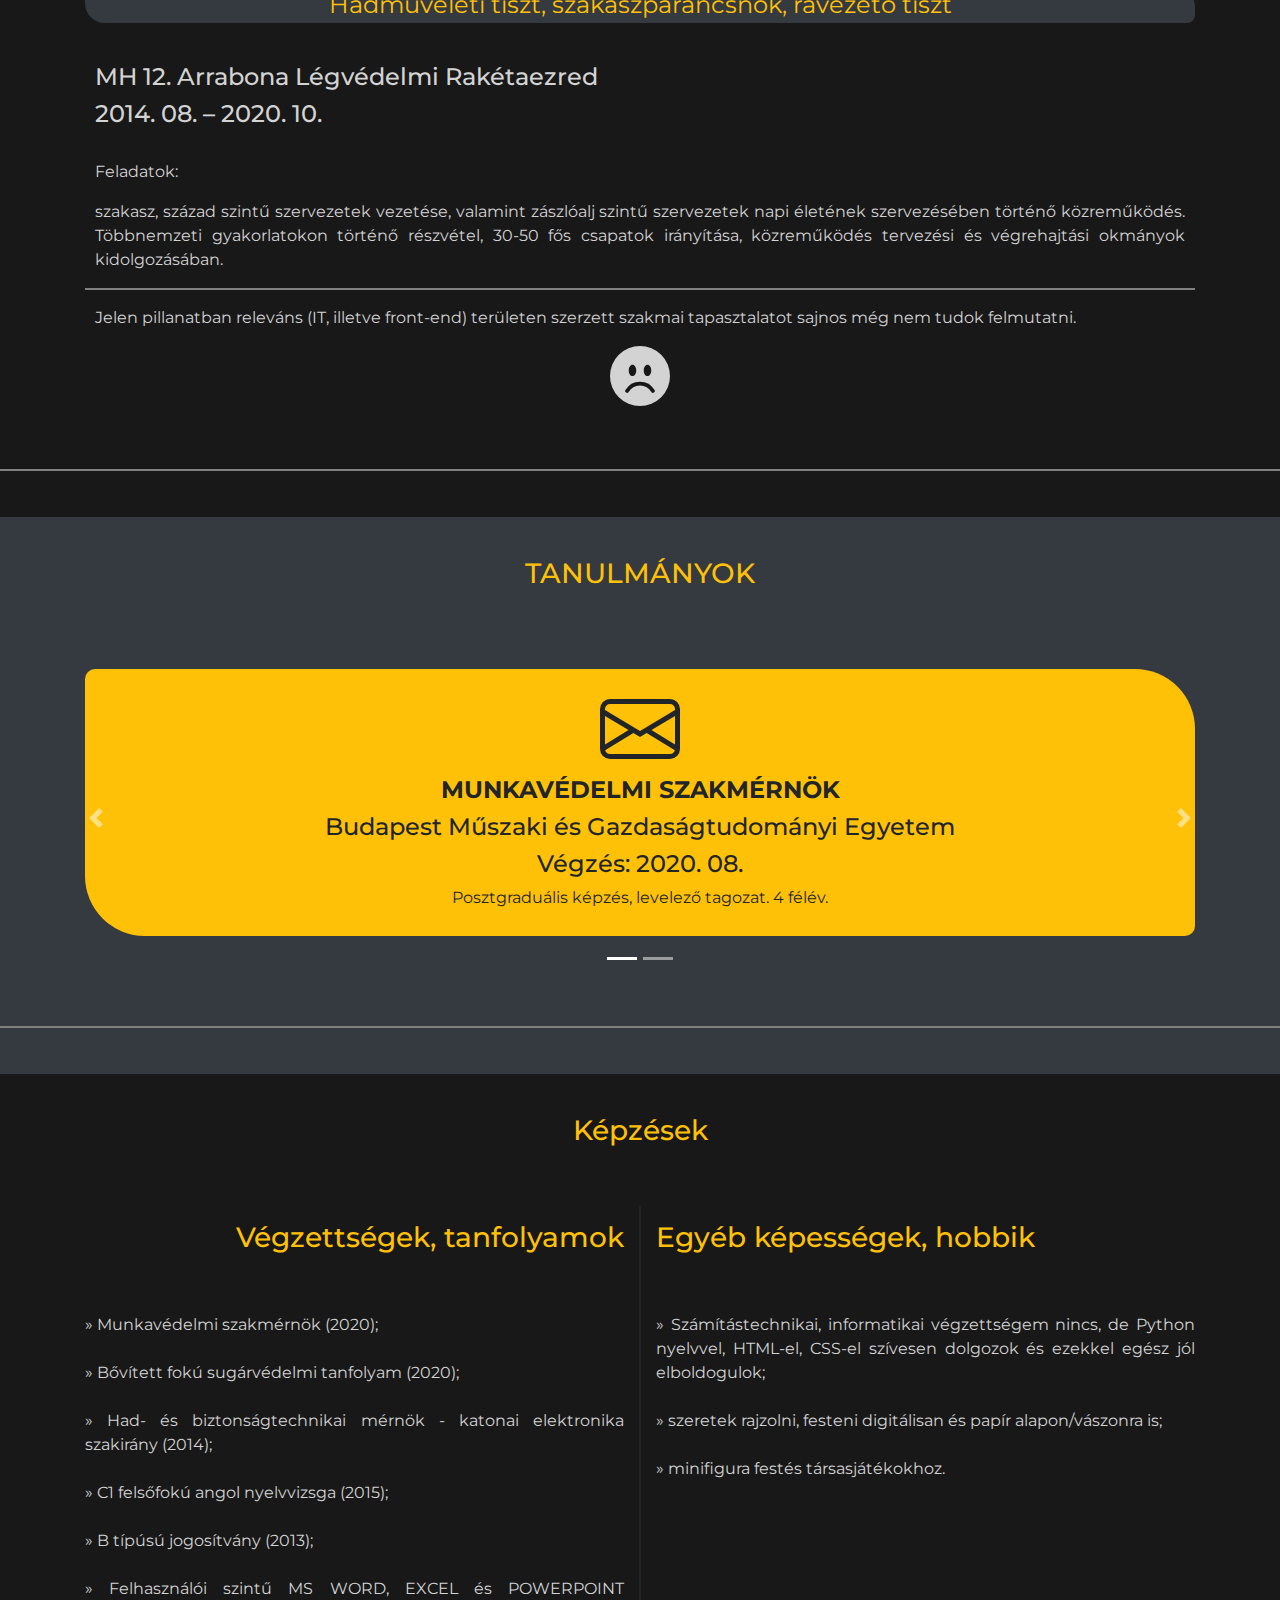
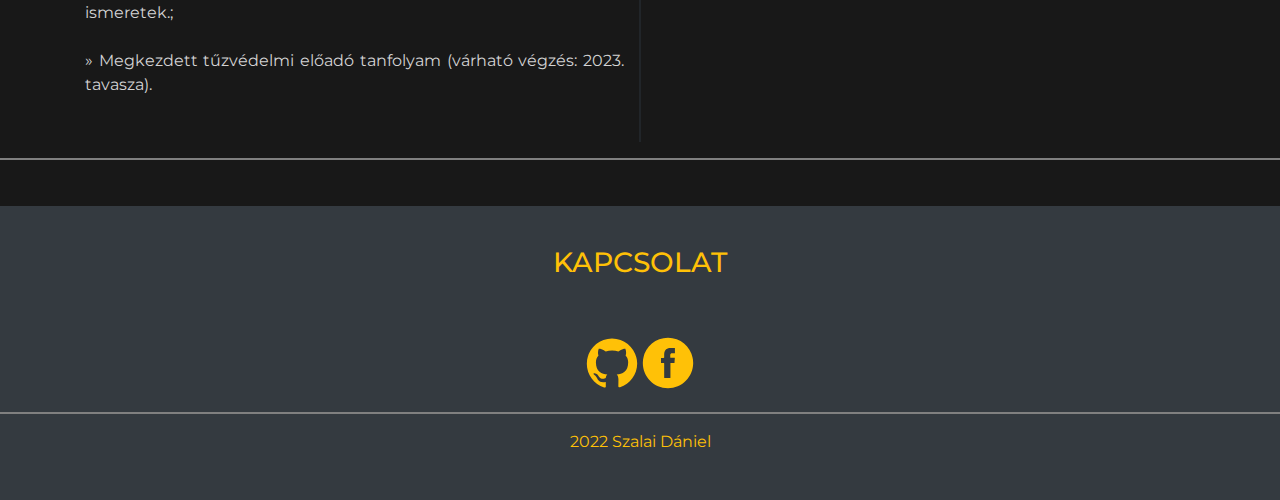
==== commit 20f74eac: "Update hundex.html" ====
--- a/hundex.html
+++ b/hundex.html
@@ -2,15 +2,12 @@
 <html lang="en">
 <head>
     <link rel="stylesheet" href="https://cdn.jsdelivr.net/npm/bootstrap@4.0.0/dist/css/bootstrap.min.css" integrity="sha384-Gn5384xqQ1aoWXA+058RXPxPg6fy4IWvTNh0E263XmFcJlSAwiGgFAW/dAiS6JXm" crossorigin="anonymous">
-    <script src="https://code.jquery.com/jquery-3.2.1.slim.min.js" integrity="sha384-KJ3o2DKtIkvYIK3UENzmM7KCkRr/rE9/Qpg6aAZGJwFDMVNA/GpGFF93hXpG5KkN" crossorigin="anonymous"></script>
-    <script src="https://cdn.jsdelivr.net/npm/popper.js@1.12.9/dist/umd/popper.min.js" integrity="sha384-ApNbgh9B+Y1QKtv3Rn7W3mgPxhU9K/ScQsAP7hUibX39j7fakFPskvXusvfa0b4Q" crossorigin="anonymous"></script>
-    <script src="https://cdn.jsdelivr.net/npm/bootstrap@4.0.0/dist/js/bootstrap.min.js" integrity="sha384-JZR6Spejh4U02d8jOt6vLEHfe/JQGiRRSQQxSfFWpi1MquVdAyjUar5+76PVCmYl" crossorigin="anonymous"></script>
-    <link rel="stylesheet" href="styles.css">
     <link rel="preconnect" href="https://fonts.googleapis.com">
     <link rel="preconnect" href="https://fonts.gstatic.com" crossorigin>
     <link href="https://fonts.googleapis.com/css2?family=Montserrat&family=VT323&display=swap" rel="stylesheet">
     <link href='https://css.gg/facebook.css' rel='stylesheet'>
     <link href='https://css.gg/git-commit.css' rel='stylesheet'>
+    <link rel="stylesheet" href="styles.css">
     <meta charset="UTF-8">
     <title>Dániel Szalai</title>
 </head>
@@ -252,8 +249,7 @@
                         » C1 felsőfokú angol nyelvvizsga (2015);<br><br>
                         » B típúsú jogosítvány (2013);<br><br>
                         » Felhasználói szintű MS WORD, EXCEL és POWERPOINT ismeretek.;<br><br>
-                        » Fire protection course in progress. I expect to
-                        finish it by the spring of 2023.Megkezdett tűzvédelmi
+                        » Megkezdett tűzvédelmi
                       előadó tanfolyam (várható végzés: 2023. tavasza).<br><br>
                     </p>
                 </div>
@@ -316,5 +312,8 @@
             <p class="contact">2022 Szalai Dániel</p>
             </div>
     </section>
+    <script src="https://code.jquery.com/jquery-3.2.1.slim.min.js" integrity="sha384-KJ3o2DKtIkvYIK3UENzmM7KCkRr/rE9/Qpg6aAZGJwFDMVNA/GpGFF93hXpG5KkN" crossorigin="anonymous"></script>
+    <script src="https://cdn.jsdelivr.net/npm/popper.js@1.12.9/dist/umd/popper.min.js" integrity="sha384-ApNbgh9B+Y1QKtv3Rn7W3mgPxhU9K/ScQsAP7hUibX39j7fakFPskvXusvfa0b4Q" crossorigin="anonymous"></script>
+    <script src="https://cdn.jsdelivr.net/npm/bootstrap@4.0.0/dist/js/bootstrap.min.js" integrity="sha384-JZR6Spejh4U02d8jOt6vLEHfe/JQGiRRSQQxSfFWpi1MquVdAyjUar5+76PVCmYl" crossorigin="anonymous"></script>
 </body>
 </html>
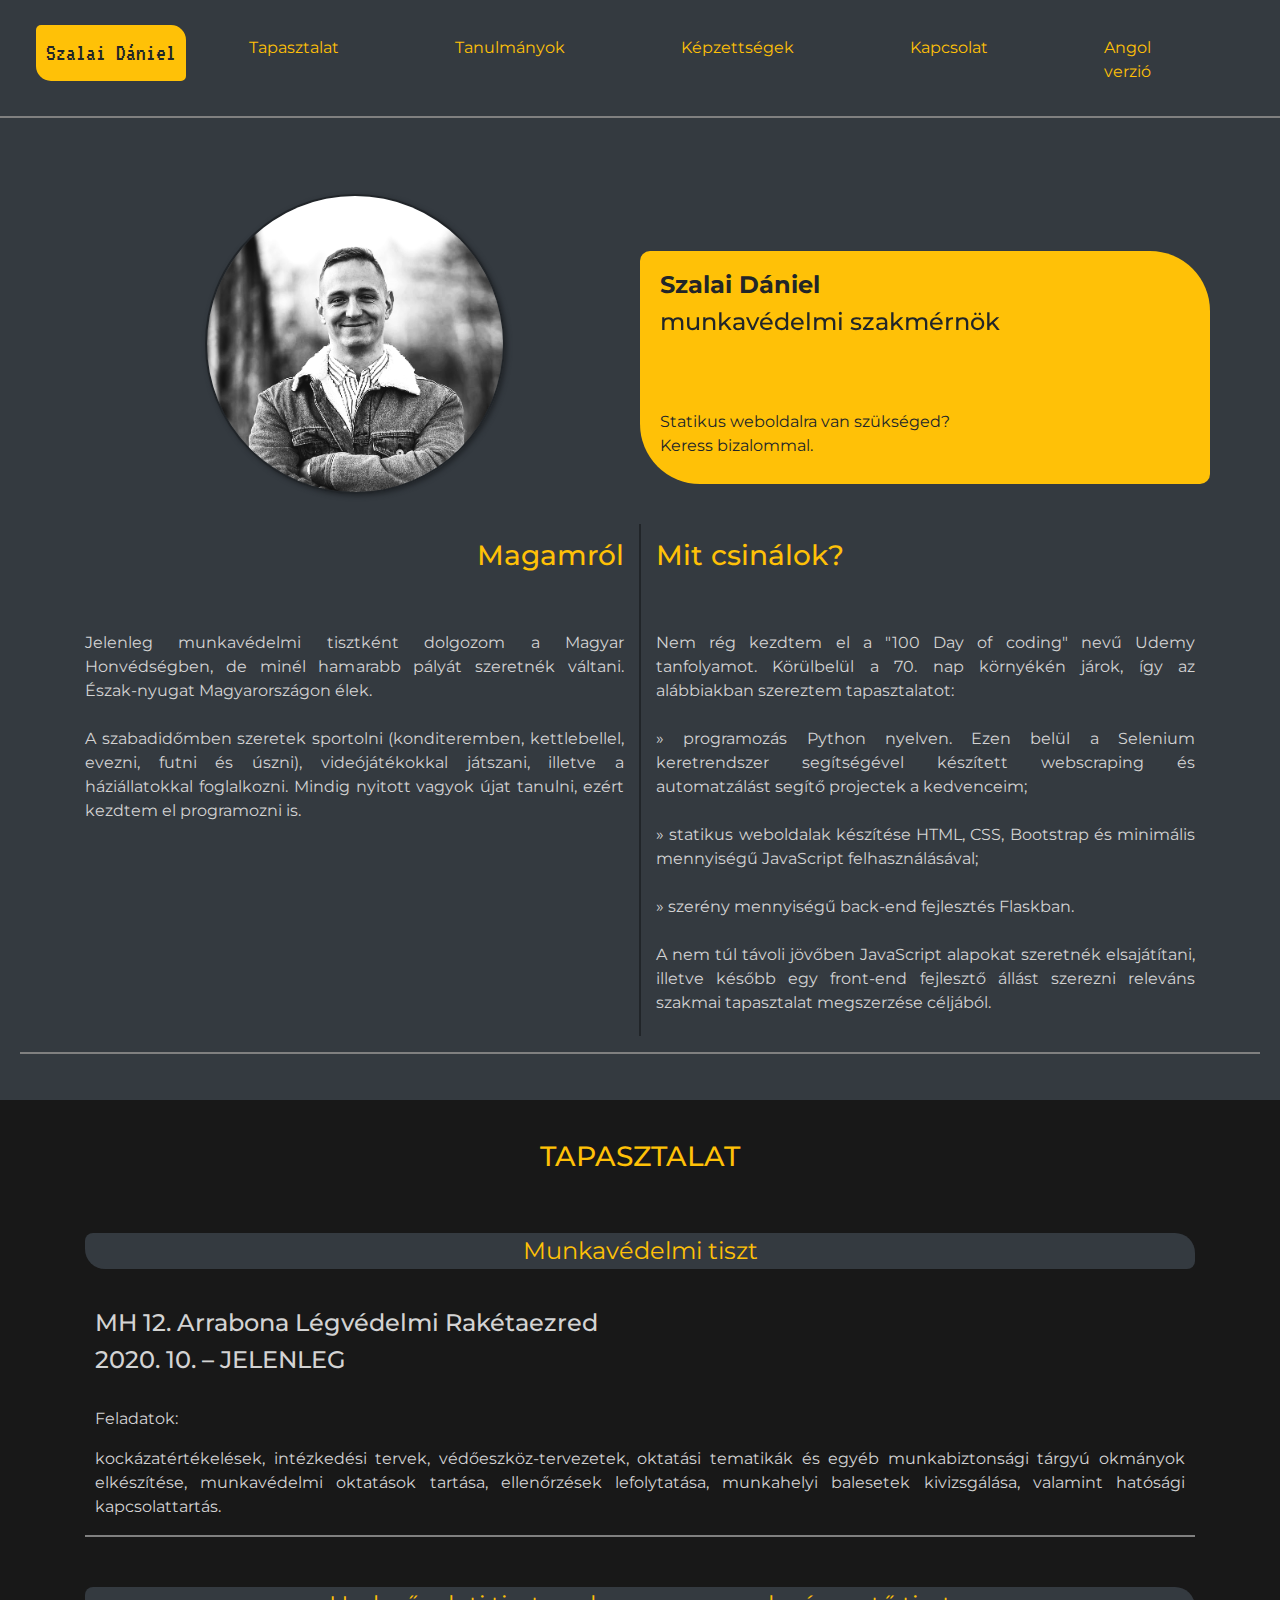
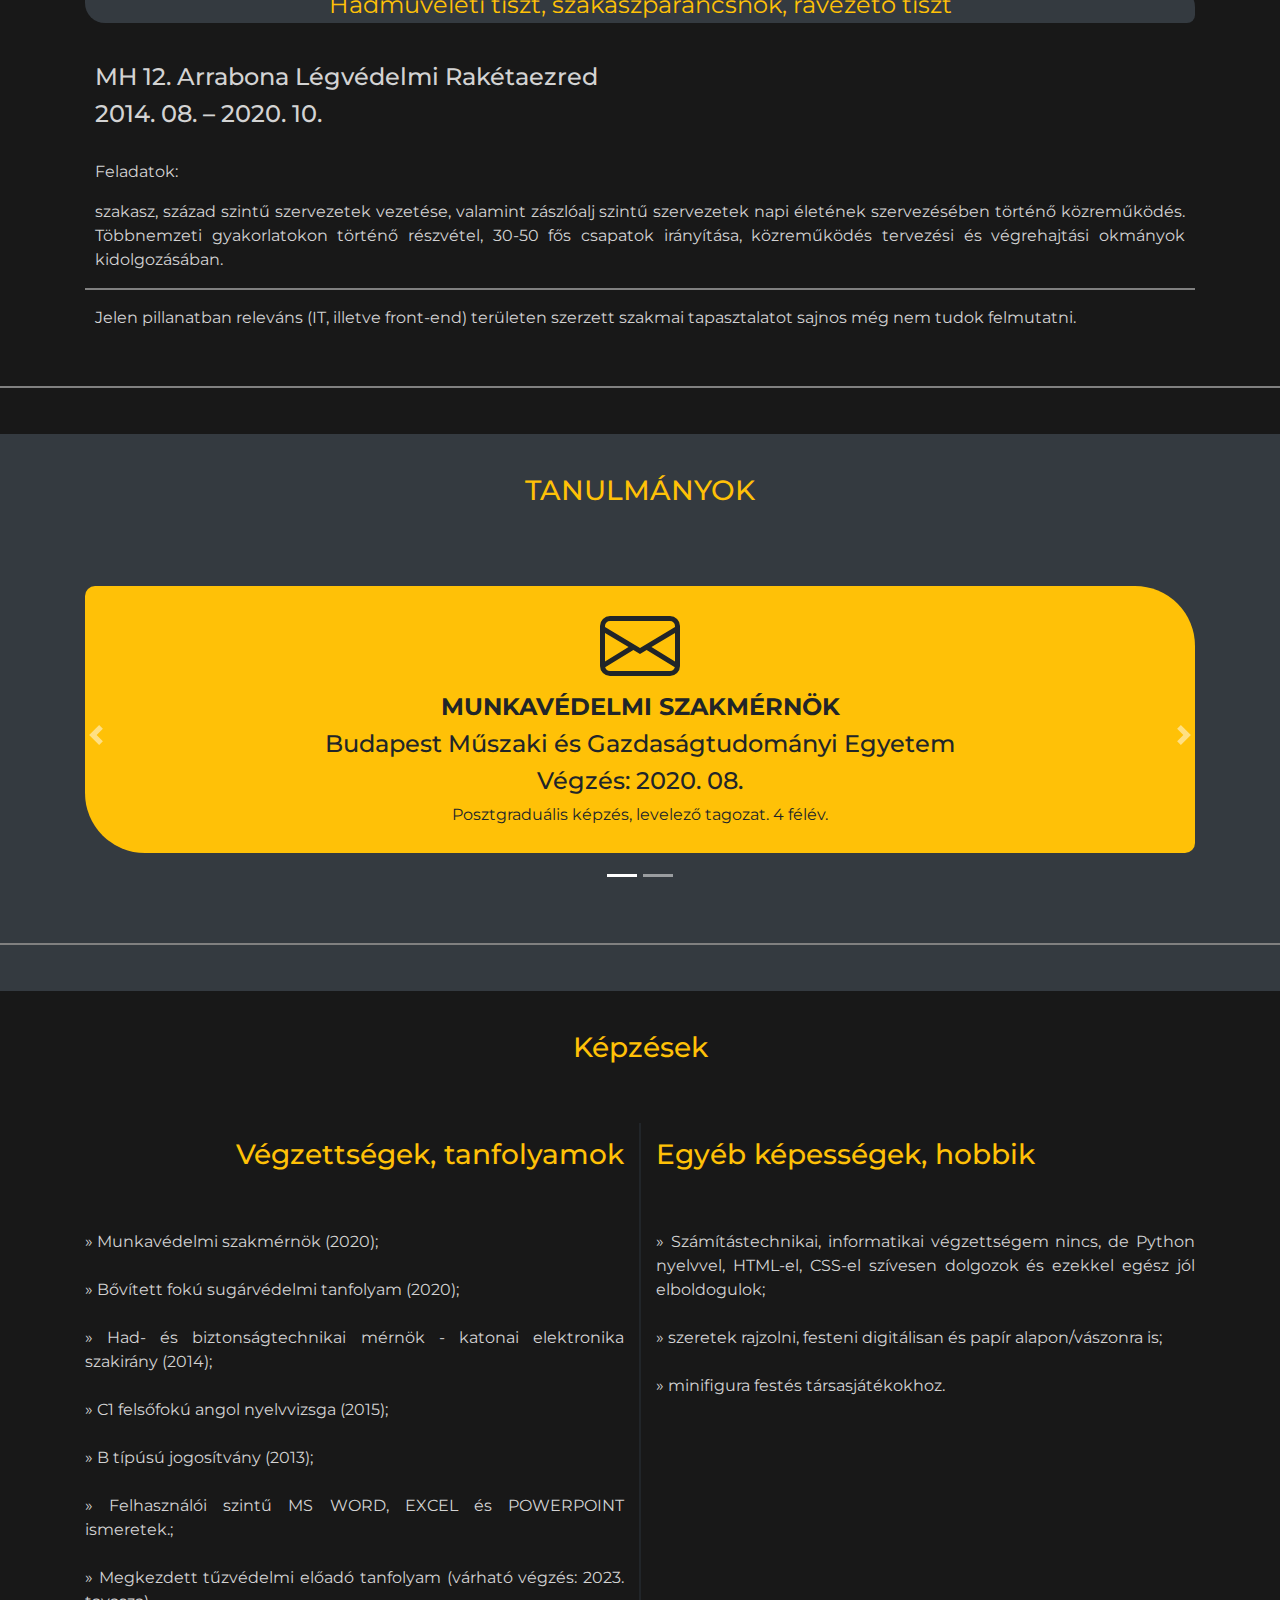
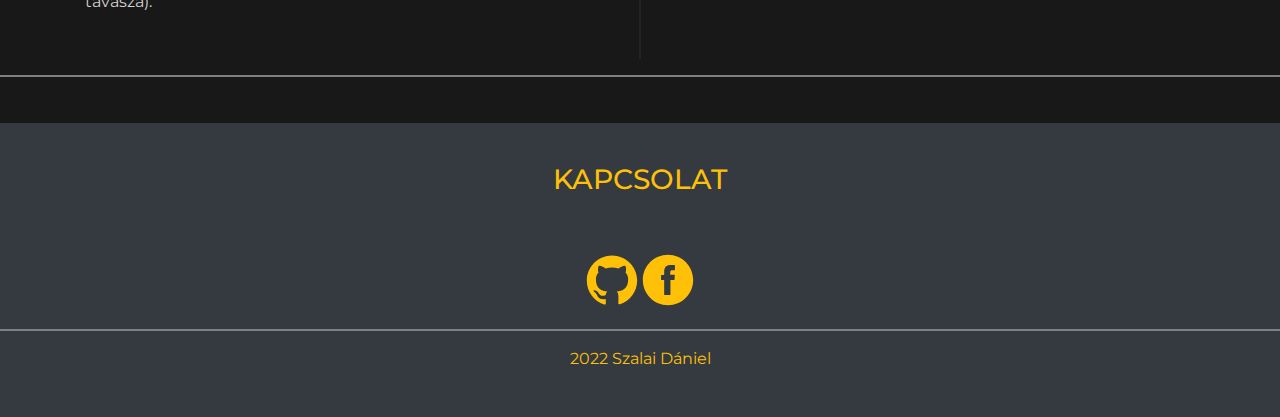
==== commit a749ccf4: "Update hundex.html" ====
--- a/hundex.html
+++ b/hundex.html
@@ -155,14 +155,6 @@
                   front-end) területen
                   szerzett szakmai tapasztalatot sajnos még nem tudok felmutatni.</p>
 
-                <p class="center">
-                    <svg xmlns="http://www.w3.org/2000/svg" width="60"
-                         height="60" fill="currentColor"
-                         class="bi sad bi-emoji-frown-fill"
-                         viewBox="0 0 16 16">
-                        <path d="M8 16A8 8 0 1 0 8 0a8 8 0 0 0 0 16zM7 6.5C7 7.328 6.552 8 6 8s-1-.672-1-1.5S5.448 5 6 5s1 .672 1 1.5zm-2.715 5.933a.5.5 0 0 1-.183-.683A4.498 4.498 0 0 1 8 9.5a4.5 4.5 0 0 1 3.898 2.25.5.5 0 0 1-.866.5A3.498 3.498 0 0 0 8 10.5a3.498 3.498 0 0 0-3.032 1.75.5.5 0 0 1-.683.183zM10 8c-.552 0-1-.672-1-1.5S9.448 5 10 5s1 .672 1 1.5S10.552 8 10 8z"/>
-                    </svg>
-                </p>
             </div>
         </div><br>
     <hr>
